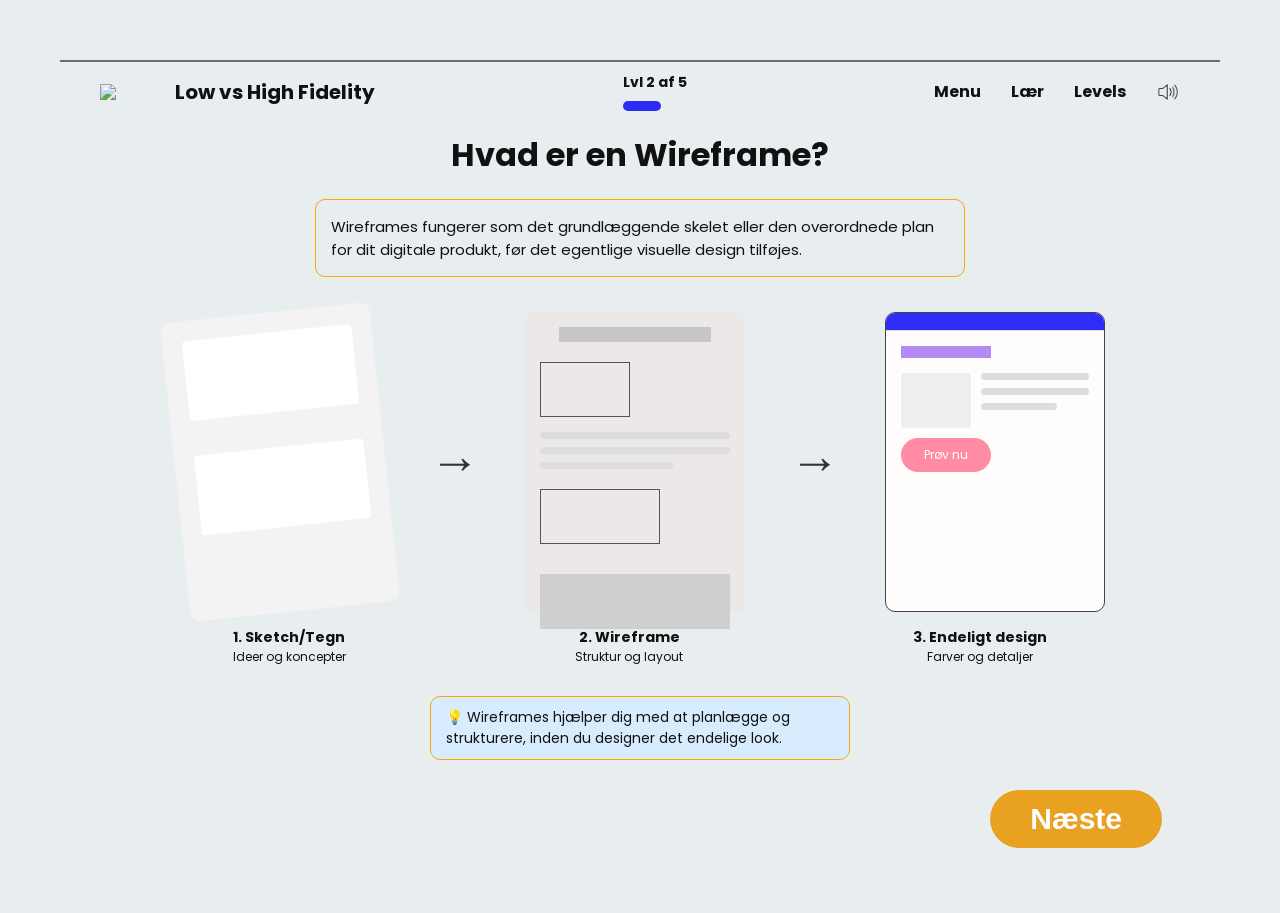
==== level1.html @ db6a3f32 "Initial commit" ====
<!DOCTYPE html>
<html lang="da">
<head>
    <meta charset="UTF-8">
  <meta name="viewport" content="width=device-width, initial-scale=1">
    <title>level 2</title>
  <link rel="stylesheet" href="css.css">

  <!-- Google Font -->
  <link href="https://fonts.googleapis.com/css2?family=Poppins:wght@300;400;500;600;700;800&display=swap" rel="stylesheet">

<style>

  *{
    margin:0;
    padding:0;
    box-sizing:border-box;
  }

  body{
    font-family:'Poppins',sans-serif;
    background:#e8edf0;
    color:#111;
  }

  /* TOP BAR */

  .top-line{
    height:2px;
    background:#6e6e6e;
    margin-top:30px;
  }

  header{
    padding:10px 40px;
    display:flex;
    justify-content:space-between;
    align-items:center;
  }

  .left-header{
    display:flex;
    align-items:center;
    gap:20px;
  }

  .logo{
    width:55px;
  }

  .title{
    font-size:20px;
    font-weight:700;
  }

  .center-progress{
    text-align:center;
  }

  .level-text{
    font-size:14px;
    font-weight:700;
    margin-bottom:8px;
  }

  .progress{
    display:flex;
    gap:4px;
  }

  .progress div{
    width:38px;
    height:10px;
    background:#d4d4d4;
    border-radius:20px;
  }

  .progress .active{
    background:#2c2cf5;
  }

  nav{
    display:flex;
    gap:30px;
  }

  nav a{
    text-decoration:none;
    color:#111;
    font-weight:700;
  }

  /* CONTENT */

  .container{
    width:90%;
    margin:auto;
  }

  h1{
    text-align:center;
    margin-top:10px;
    margin-bottom:20px;
  }

  .info-box{
    max-width:650px;
    margin:auto;
    border:1px solid orange;
    border-radius:10px;
    padding:15px;
    font-size:15px;
  }

  .main-section{
    margin-top:35px;

    display:flex;
    justify-content:center;
    align-items:center;
    gap:45px;
  }

  .arrow{
    font-size:50px;
    color:#333;
  }

  /* CARD 1 */

  .sketch-card{
    width:210px;
    height:300px;
    background:#f3f3f3;
    border-radius:10px;

    transform:rotate(-6deg);

    padding:20px;
  }

  .sketch-box{
    height:80px;
    background:white;
    margin-bottom:35px;
    border-radius:4px;
  }

  /* CARD 2 */

  .wireframe-card{
    width:220px;
    height:300px;
    background:#ece8e8;
    border-radius:8px;
    padding:15px;
  }

  .top-bar{
    height:15px;
    width:80%;
    background:#c7c7c7;
    margin:auto;
  }

  .placeholder{
    border:1px solid #555;
    margin-top:20px;
  }

  .big{
    width:90px;
    height:55px;
  }

  .medium{
    width:120px;
    height:55px;
  }

  .grey-box{
    margin-top:30px;
    height:55px;
    background:#cfcfcf;
  }

  /* FINAL DESIGN */

  .design-card{
    width:220px;
    height:300px;
    background:#fffdfb;
    border:1px solid #444;
    border-radius:10px;
    overflow:hidden;
  }

  .browser-top{
    height:18px;
    border-bottom:1px solid #ddd;
  }

  .design-content{
    padding:15px;
  }

  .purple-title{
    height:12px;
    width:90px;
    background:#b38df5;
    margin-bottom:15px;
  }

  .design-row{
    display:flex;
    gap:10px;
  }

  .design-image{
    width:70px;
    height:55px;
    background:#efefef;
  }

  .design-text{
    flex:1;
  }

  .line{
    height:7px;
    background:#ddd;
    margin-bottom:8px;
  }

  .button-demo{
    width:90px;
    padding:8px;
    text-align:center;
    background:#ff8ca3;
    color:white;
    border-radius:20px;
    margin-top:10px;
    font-size:12px;
  }

  .labels{
    margin-top:15px;
    display:flex;
    justify-content:space-around;
    text-align:center;
  }

  .labels h3{
    font-size:14px;
  }

  .labels p{
    font-size:12px;
  }

  /* TIP BOX */

  .tip{
    margin:30px auto;
    width:420px;
    background:#d8ecff;
    border:1px solid orange;
    border-radius:10px;
    padding:10px 15px;
    font-size:14px;
  }

  /* BUTTON */

  .next-container{
    width:90%;
    margin:auto;
    display:flex;
    justify-content:flex-end;
    margin-bottom:35px;
  }

  .next-btn{
    border:none;
    background:#e8a120;
    color:white;
    font-size:30px;
    font-weight:700;
    padding:12px 40px;
    border-radius:40px;
    cursor:pointer;

    transition:0.3s;
  }

  .next-btn:hover{
    transform:translateY(-3px);
    box-shadow:0 6px 15px rgba(0,0,0,.15);
  }

</style>
</head>
<body>

<div class="top-line"></div>

<header>

  <div class="left-header">
    <img src="https://cdn-icons-png.flaticon.com/512/4712/4712109.png" class="logo">
    <div class="title">Low vs High Fidelity</div>
  </div>

  <div class="center-progress">
    <div class="level-text">Lvl 2 af 5</div>

    <div class="progress">
      <div class="active"></div>

    </div>
  </div>


  <nav>
    <a href="#">Menu</a>
    <a href="#">Lær</a>
    <a href="#">Levels</a>

    <button class="speaker">
      <img src="Ikke-navngivet-1.png" alt="Ikon af højtaler">
    </button>

  </nav>

</header>

<div class="container">

  <h1>Hvad er en Wireframe?</h1>

  <div class="info-box">
    Wireframes fungerer som det grundlæggende skelet eller den overordnede plan for dit digitale produkt, før det egentlige visuelle design tilføjes.
  </div>

  <div class="main-section">

    <div>
      <div class="sketch-card">
        <div class="sketch-box"></div>
        <div class="sketch-box"></div>
      </div>
    </div>

    <div class="arrow">→</div>

    <div>
      <div class="wireframe-card">
        <div class="top-bar"></div>

        <div class="placeholder big"></div>

        <div style="margin-top:15px;">
          <div class="line"></div>
          <div class="line"></div>
          <div class="line" style="width:70%;"></div>
        </div>

        <div class="placeholder medium"></div>

        <div class="grey-box"></div>
      </div>
    </div>

    <div class="arrow">→</div>

    <div>
      <div class="design-card">

        <div class="browser-top"></div>

        <div class="design-content">

          <div class="purple-title"></div>

          <div class="design-row">

            <div class="design-image"></div>

            <div class="design-text">
              <div class="line"></div>
              <div class="line"></div>
              <div class="line" style="width:70%"></div>
            </div>

          </div>

          <div class="button-demo">
            Prøv nu
          </div>

        </div>

      </div>
    </div>

  </div>

  <div class="labels">

    <div>
      <h3>1. Sketch/Tegn</h3>
      <p>Ideer og koncepter</p>
    </div>

    <div>
      <h3>2. Wireframe</h3>
      <p>Struktur og layout</p>
    </div>

    <div>
      <h3>3. Endeligt design</h3>
      <p>Farver og detaljer</p>
    </div>

  </div>

  <div class="tip">
    💡 Wireframes hjælper dig med at planlægge og strukturere,
    inden du designer det endelige look.
  </div>

</div>

<div class="next-container">

  <button class="next-btn" onclick="goToNextLevel()">
    Næste
  </button>

</div>

<script>

  function goToNextLevel(){

    // Skift til næste level-side
    window.location.href = "level3.html";

  }

</script>

</body>
</html>
</html>
---- css.css ----
*{
    margin:0;
    padding:0;
    box-sizing:border-box;
}

body{
    font-family:'Poppins',sans-serif;
    background:#DEF4FF;
    color:#111;
    min-height:100vh;
    padding:30px 60px;
}

/* HEADER */

header{
    display:flex;
    justify-content:space-between;
    align-items:center;
}

.logo-section{
    display:flex;
    align-items:center;
    gap:15px;
}

.logo{
    width:80px;
}

.logo-section h2{
    font-size:32px;
    font-weight:700;
}

nav{
    display:flex;
    gap:35px;
}

nav a{
    text-decoration:none;
    color:#111;
    font-weight:600;
}

.speaker {
    border: 0;
    background: transparent;
    width: 24px;

    img {
        display: block;
        width: 100%;
    }

    &:hover{
        background: grey;
        cursor: pointer;
    }
}

/* HERO */

.hero{
    display:flex;
    justify-content:space-between;
    align-items:center;
    margin-top:60px;
}

.hero-text{
    max-width:520px;
}

.hero-text h1{
    font-size:64px;
    line-height:1.15;
    font-weight:800;
}

.hero-text span{
    color:#2d2df6;
}

.hero-text p{
    margin-top:25px;
    font-size:28px;
    line-height:1.5;
    color:#222;
}

.hero-text a{
    display: inline-block;
    margin-top:40px;
    padding:18px 50px;
    border:none;
    border-radius:18px;
    background:#e7a128;
    color:white;
    font-size:28px;
    font-weight:700;
    cursor:pointer;
    text-decoration: none;
}

.hero-text a:hover{
    transform:translateY(-2px);
}

/* ILLUSTRATION */

.hero-image{
    position:relative;
    width:700px;
    height:500px;
}

.stars{
    position:absolute;
    top:30px;
    left:70px;
    color:#f3d82c;
    font-size:40px;
}


.browser-top{
    height:45px;
    background:#2d2df6;
}

.dots{
    display:flex;
    gap:8px;
    padding:15px;
}

.dots span{
    width:10px;
    height:10px;
    background:#ffe84d;
    border-radius:50%;
}

.browser-content{
    display:flex;
    gap:20px;
    padding:20px;
}

.left{
    flex:1;
}

.big-box{
    height:85px;
    background:#e7e7e7;
    margin-bottom:15px;
}

.small-row{
    display:flex;
    gap:10px;
}

.small-box{
    flex:1;
    height:70px;
    background:#e7e7e7;
}

.right{
    flex:1;
}

.line{
    height:10px;
    background:#d8d8d8;
    border-radius:10px;
    margin-bottom:15px;
}

.long{
    width:90%;
}

.short{
    width:60%;
}

.right{
    position:absolute;
    bottom:100px;
    right:20px;
    transform:translateY(60%);
}

/* FEATURES */

.features{
    margin-top:100px;

    display:flex;
    justify-content:space-between;
    align-items:flex-end;
}


.feature-grid{
    display:flex;
    gap:80px;
}

.feature{
    text-align:center;
    max-width:180px;
}

.icon{
    font-size:40px;
    margin-bottom:15px;
}

.feature h3{
    font-size:22px;
    font-weight:500;
}


@media(max-width:1200px){

    .hero{
        flex-direction:column;
        gap:60px;
    }

    .features{
        flex-direction:column;
        gap:50px;
        align-items:center;
    }

    .feature-grid{
        gap:30px;
    }
}

@media(max-width:768px){

    body{
        padding:20px;
    }

    .hero-text h1{
        font-size:42px;
    }

    .hero-text p{
        font-size:20px;
    }

    .hero-image{
        width:100%;
        height:350px;
    }

    .browser-card{
        transform:scale(.8) rotate(15deg);
        left:0;
    }

    .feature-grid{
        flex-direction:column;
    }
}

.feature-icon {
    display: flex;
    flex-direction: column;
    align-items: center;
    justify-content: space-between;
    gap: 10px;

    img {
        margin: 8px;
    }
}
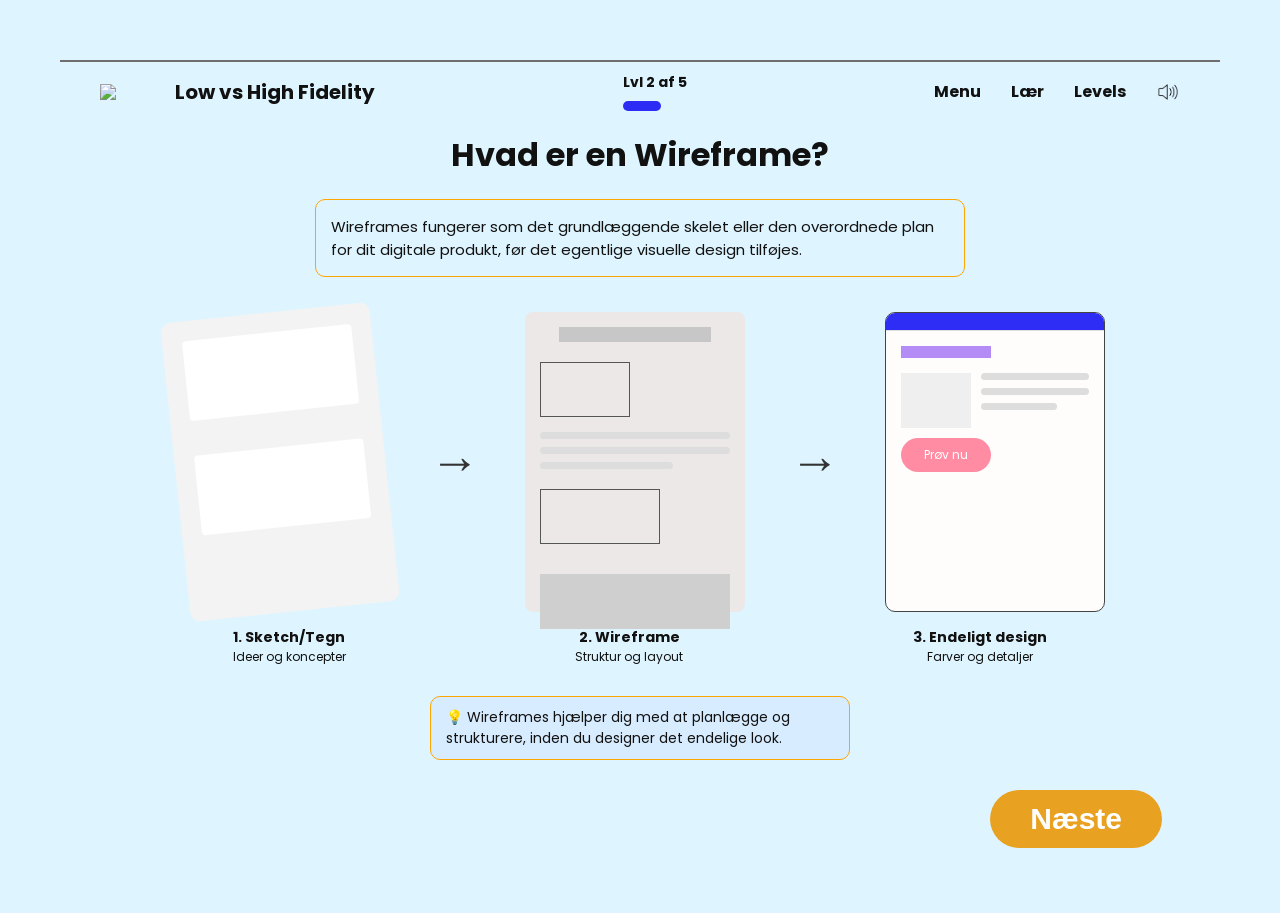
==== commit 85dae3d8: "removed style body" ====
--- a/level1.html
+++ b/level1.html
@@ -11,17 +11,6 @@
 
 <style>
 
-  *{
-    margin:0;
-    padding:0;
-    box-sizing:border-box;
-  }
-
-  body{
-    font-family:'Poppins',sans-serif;
-    background:#e8edf0;
-    color:#111;
-  }
 
   /* TOP BAR */
 
